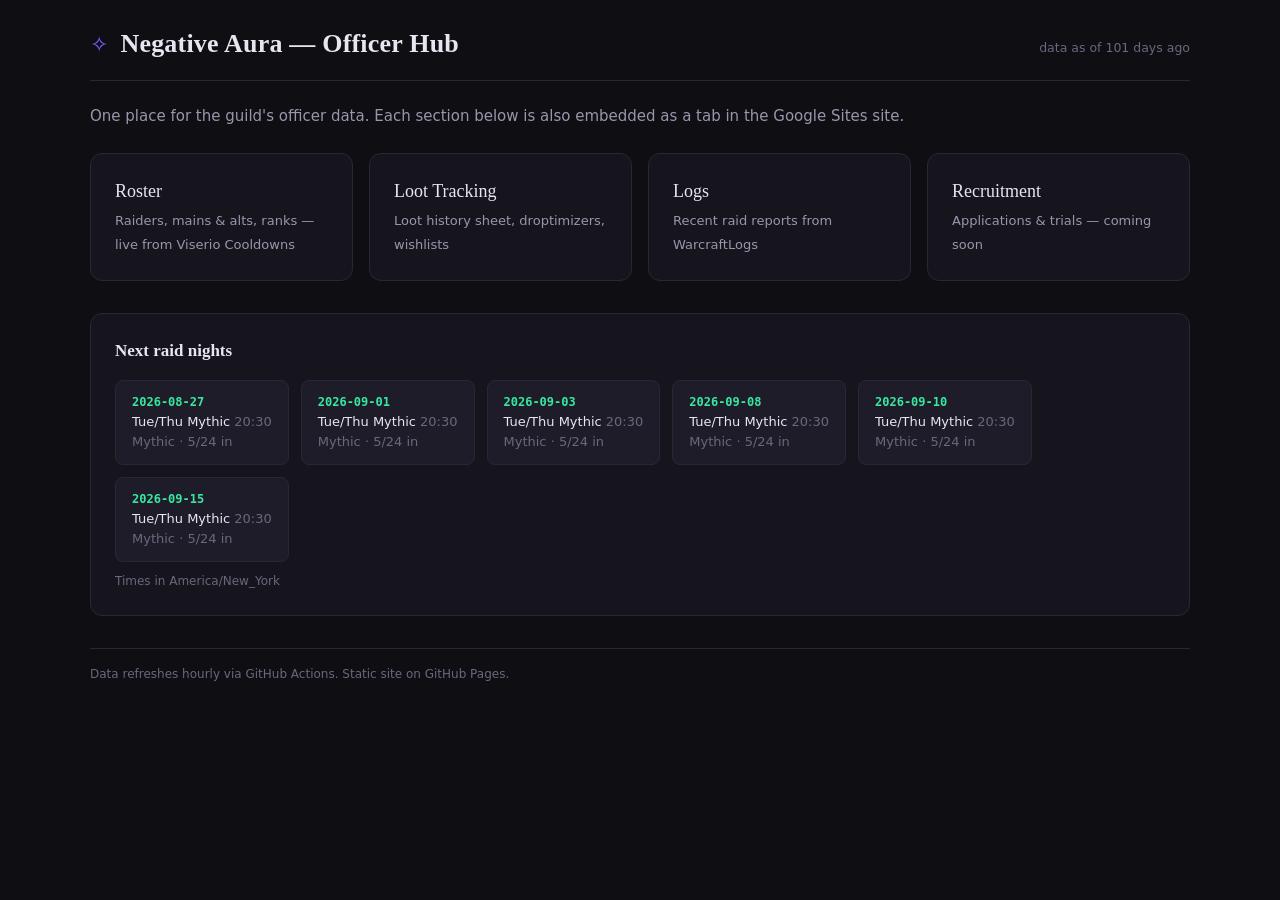
==== docs/index.html @ c2a459fa "Scaffold Negative Aura Officer Hub Static hub (docs/ on GitHub Pages) with themed pages for Roster, " ====
<!DOCTYPE html>
<html lang="en">
<head>
<meta charset="utf-8">
<meta name="viewport" content="width=device-width, initial-scale=1">
<title>Negative Aura — Officer Hub</title>
<link rel="stylesheet" href="assets/hub.css">
</head>
<body>
<div class="wrap">
  <div class="page-head">
    <span class="sigil">&#10023;</span>
    <h1>Negative Aura — Officer Hub</h1>
    <span class="updated" id="updated"></span>
  </div>

  <p class="subtle">
    One place for the guild's officer data. Each section below is also embedded as a
    tab in the Google Sites site.
  </p>

  <div class="nav">
    <a href="pages/roster.html"><span class="t">Roster</span><span class="d">Raiders, mains &amp; alts, ranks — live from Viserio Cooldowns</span></a>
    <a href="pages/loot.html"><span class="t">Loot Tracking</span><span class="d">Loot history sheet, droptimizers, wishlists</span></a>
    <a href="pages/logs.html"><span class="t">Logs</span><span class="d">Recent raid reports from WarcraftLogs</span></a>
    <a href="pages/recruitment.html"><span class="t">Recruitment</span><span class="d">Applications &amp; trials — coming soon</span></a>
  </div>

  <div class="card" style="margin-top:32px">
    <h2>Next raid nights</h2>
    <div id="raids"><div class="loading">Loading…</div></div>
  </div>

  <footer class="hub">Data refreshes hourly via GitHub Actions. Static site on GitHub Pages.</footer>
</div>

<script src="assets/hub.js"></script>
<script>
(function () {
  var H = window.NAHub;
  H.loadJSON("data/meta.json").then(function (m) {
    var el = document.getElementById("updated");
    el.textContent = "data as of " + H.timeAgo(m.generatedAt);
    el.title = m.generatedAt || "";
  }).catch(function () {});

  H.loadJSON("data/calendar.json").then(function (d) {
    var host = document.getElementById("raids");
    var ev = (d.events || []).slice(0, 6);
    if (!ev.length) { host.innerHTML = '<div class="notice">No upcoming raids scheduled.</div>'; return; }
    host.innerHTML = '<div class="mini-raids">' + ev.map(function (e) {
      var present = (e.counts && e.counts.present) || 0;
      return '<div class="r"><b>' + H.esc(e.date) + '</b>' + H.esc(e.name || "Raid") +
        ' <span class="faint">' + H.esc(e.start || "") + '</span><br>' +
        '<span class="faint">' + H.esc(e.difficulty || "") + ' &middot; ' + present + '/' +
        (e.rosterSize || "?") + ' in</span></div>';
    }).join("") + '</div>' +
    (d.serverTimeZone ? '<div class="faint" style="margin-top:10px;font-size:12px">Times in ' + H.esc(d.serverTimeZone) + '</div>' : '');
  }).catch(function (e) {
    document.getElementById("raids").innerHTML = '<div class="notice err">' + H.esc(e.message) + '</div>';
  });
})();
</script>
</body>
</html>
---- docs/assets/hub.css ----
/* Negative Aura - Officer Hub : shared theme
   Dark arcane/venom aesthetic. Pages are deliberately dark regardless of the
   host (they render inside Google Sites embed iframes). */

:root {
  --bg:       #0f0e13;
  --bg-2:     #16151d;
  --bg-3:     #1e1c28;
  --border:   #2a2735;
  --border-2: #3a3550;
  --text:     #e7e5ef;
  --muted:    #9b95ac;
  --faint:    #6c667e;
  --accent:   #7c5cff;
  --accent-hover: #6a4ae6;
  --venom:    #38e8a0;
  --warn:     #ffb020;
  --danger:   #ff5c7a;

  --r-sm: 8px;
  --r:    12px;
  --r-lg: 16px;

  --sp-1: 4px;  --sp-2: 8px;  --sp-3: 12px;  --sp-4: 16px;
  --sp-5: 24px; --sp-6: 32px; --sp-7: 48px;

  --sans: "Segoe UI", system-ui, -apple-system, Roboto, Helvetica, Arial, sans-serif;
  --serif: "Georgia", "Times New Roman", serif;
  --mono: "Consolas", ui-monospace, "SF Mono", Menlo, monospace;
}

* { box-sizing: border-box; }

html, body {
  margin: 0;
  padding: 0;
  background: var(--bg);
  color: var(--text);
  font-family: var(--sans);
  font-size: 15px;
  line-height: 1.55;
  -webkit-font-smoothing: antialiased;
}

body { padding: var(--sp-5); }

a { color: var(--accent); text-decoration: none; }
a:hover { text-decoration: underline; }

/* ---- page shell ------------------------------------------------------- */

.wrap { max-width: 1100px; margin: 0 auto; }

.page-head {
  display: flex;
  align-items: baseline;
  gap: var(--sp-3);
  flex-wrap: wrap;
  padding-bottom: var(--sp-4);
  margin-bottom: var(--sp-5);
  border-bottom: 1px solid var(--border);
}

.page-head h1 {
  font-family: var(--serif);
  font-weight: 600;
  font-size: 26px;
  letter-spacing: 0.2px;
  margin: 0;
}

.page-head .sigil { color: var(--accent); font-size: 22px; }

.page-head .updated {
  margin-left: auto;
  color: var(--faint);
  font-size: 12.5px;
}

.subtle { color: var(--muted); }
.faint  { color: var(--faint); }

/* ---- nav (index) --------------------------------------------------------- */

.nav {
  display: grid;
  grid-template-columns: repeat(auto-fit, minmax(200px, 1fr));
  gap: var(--sp-4);
  margin-top: var(--sp-5);
}

.nav a {
  display: block;
  padding: var(--sp-5);
  background: var(--bg-2);
  border: 1px solid var(--border);
  border-radius: var(--r);
  color: var(--text);
  transition: border-color .15s, transform .15s, background .15s;
}
.nav a:hover {
  text-decoration: none;
  border-color: var(--accent);
  background: var(--bg-3);
  transform: translateY(-2px);
}
.nav a .t { font-family: var(--serif); font-size: 18px; display: block; margin-bottom: 4px; }
.nav a .d { color: var(--muted); font-size: 13px; }

/* ---- cards ------------------------------------------------------------- */

.card {
  background: var(--bg-2);
  border: 1px solid var(--border);
  border-radius: var(--r);
  padding: var(--sp-5);
  margin-bottom: var(--sp-4);
}

.card > h2 {
  margin: 0 0 var(--sp-4);
  font-family: var(--serif);
  font-weight: 600;
  font-size: 17px;
}

.section-label {
  text-transform: uppercase;
  letter-spacing: 1.2px;
  font-size: 11px;
  font-weight: 700;
  color: var(--faint);
  margin: var(--sp-6) 0 var(--sp-3);
}
.section-label:first-child { margin-top: 0; }

/* ---- tables ---------------------------------------------------------- */

.table-scroll { overflow-x: auto; -webkit-overflow-scrolling: touch; }

table.grid {
  width: 100%;
  border-collapse: collapse;
  font-size: 14px;
}
table.grid th {
  text-align: left;
  padding: var(--sp-2) var(--sp-3);
  color: var(--faint);
  font-weight: 600;
  font-size: 11.5px;
  text-transform: uppercase;
  letter-spacing: .6px;
  border-bottom: 1px solid var(--border);
  white-space: nowrap;
}
table.grid td {
  padding: var(--sp-3);
  border-bottom: 1px solid var(--border);
  vertical-align: top;
}
table.grid tr:last-child td { border-bottom: 0; }
table.grid tr:hover td { background: rgba(124, 92, 255, 0.05); }

/* ---- roster bits ---------------------------------------------------- */

.mainname { font-weight: 600; }
.spec { color: var(--muted); font-size: 13px; }

.chip {
  display: inline-block;
  padding: 1px 8px;
  border-radius: 999px;
  font-size: 11.5px;
  border: 1px solid var(--border-2);
  color: var(--muted);
  margin: 2px 4px 2px 0;
  white-space: nowrap;
}
.chip.inactive { opacity: .5; text-decoration: line-through; }

.role-pill {
  display: inline-block;
  min-width: 62px;
  text-align: center;
  padding: 2px 8px;
  border-radius: var(--r-sm);
  font-size: 11.5px;
  font-weight: 700;
  text-transform: capitalize;
  background: var(--bg-3);
  border: 1px solid var(--border-2);
}
.role-tank   { color: #8fb7ff; }
.role-healer { color: #6ee7a8; }
.role-melee  { color: #ffb27a; }
.role-ranged { color: #d7a6ff; }

.bt { color: var(--faint); font-size: 12.5px; font-family: var(--mono); }

/* ---- logs ---------------------------------------------------------- */

.log-row {
  display: flex;
  align-items: center;
  gap: var(--sp-4);
  padding: var(--sp-3) 0;
  border-bottom: 1px solid var(--border);
}
.log-row:last-child { border-bottom: 0; }
.log-date { font-family: var(--mono); color: var(--venom); font-size: 13px; min-width: 92px; }
.log-title { flex: 1; min-width: 0; overflow: hidden; text-overflow: ellipsis; white-space: nowrap; }
.log-meta { color: var(--faint); font-size: 12.5px; white-space: nowrap; }

/* ---- buttons ------------------------------------------------------- */

.btn {
  display: inline-flex;
  align-items: center;
  gap: 6px;
  padding: 8px 16px;
  border-radius: var(--r-sm);
  background: var(--accent);
  color: #fff;
  font-weight: 600;
  font-size: 13.5px;
  border: 0;
  cursor: pointer;
}
.btn:hover { background: var(--accent-hover); text-decoration: none; }
.btn.ghost {
  background: transparent;
  color: var(--text);
  border: 1px solid var(--border-2);
}
.btn.ghost:hover { background: var(--bg-3); }

/* ---- states ------------------------------------------------------- */

.notice {
  padding: var(--sp-4);
  border-radius: var(--r-sm);
  border: 1px solid var(--border-2);
  background: var(--bg-3);
  color: var(--muted);
  font-size: 13.5px;
}
.notice.warn { border-color: color-mix(in srgb, var(--warn) 40%, var(--border-2)); color: var(--warn); }
.notice.err  { border-color: color-mix(in srgb, var(--danger) 40%, var(--border-2)); color: var(--danger); }

.loading { color: var(--faint); padding: var(--sp-5); text-align: center; }

/* ---- iframe frame (loot sheet) ----------------------------------- */

.sheet-frame {
  border: 1px solid var(--border);
  border-radius: var(--r);
  overflow: hidden;
  background: #fff;
}
.sheet-frame iframe { display: block; width: 100%; border: 0; }

/* ---- misc -------------------------------------------------------- */

.mini-raids { display: flex; gap: var(--sp-3); flex-wrap: wrap; }
.mini-raids .r {
  padding: var(--sp-3) var(--sp-4);
  background: var(--bg-3);
  border: 1px solid var(--border);
  border-radius: var(--r-sm);
  font-size: 13px;
}
.mini-raids .r b { display: block; font-family: var(--mono); color: var(--venom); font-size: 12px; }

footer.hub {
  margin-top: var(--sp-6);
  padding-top: var(--sp-4);
  border-top: 1px solid var(--border);
  color: var(--faint);
  font-size: 12px;
}
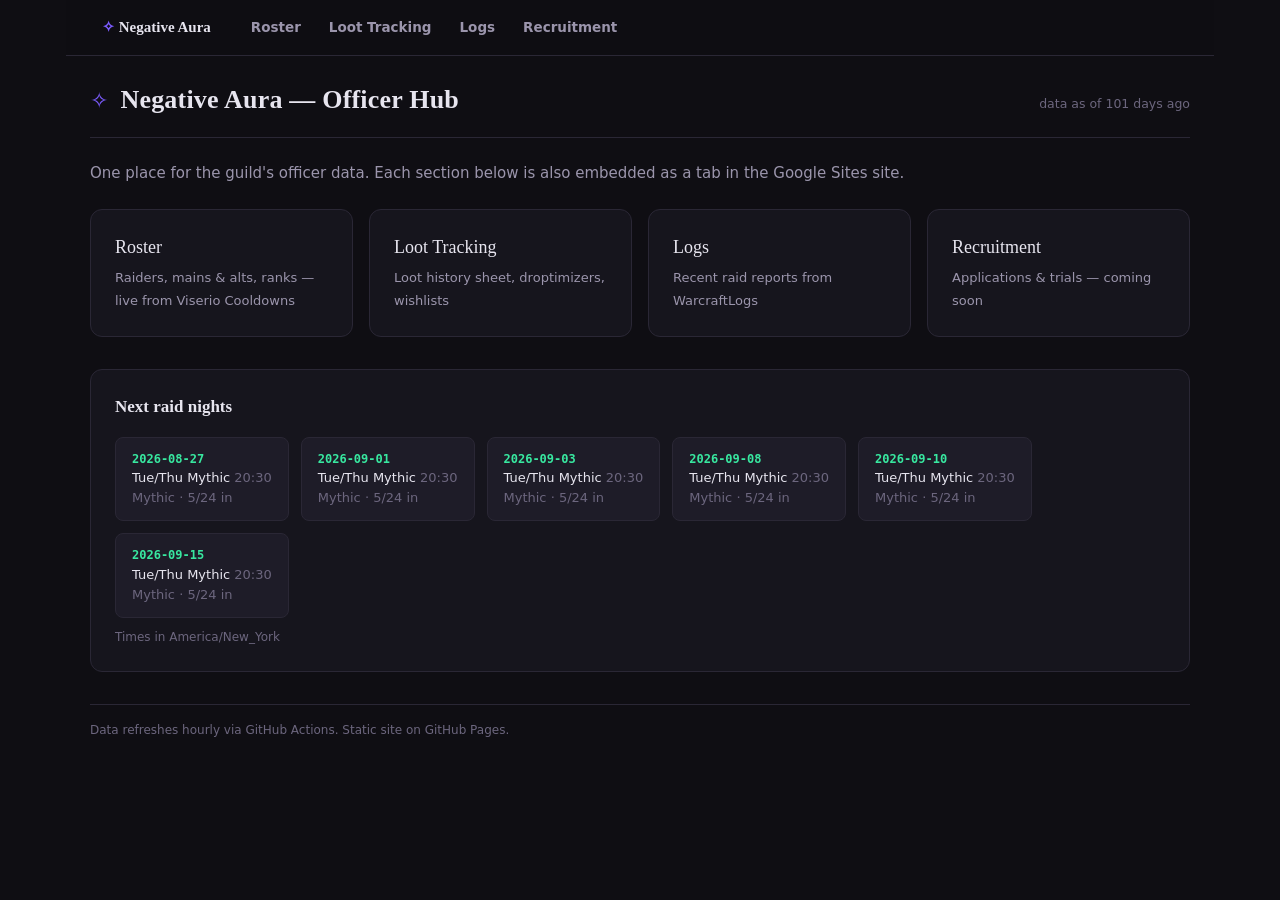
==== commit 71f3c234: "Add persistent sticky top nav to every page Roster / Loot Tracking / Logs / Recruitment links pinned" ====
--- a/docs/index.html
+++ b/docs/index.html
@@ -8,6 +8,13 @@
 </head>
 <body>
 <div class="wrap">
+  <nav class="hubnav">
+    <a href="index.html" class="brand"><span class="s">&#10023;</span> Negative Aura</a>
+    <a href="pages/roster.html">Roster</a>
+    <a href="pages/loot.html">Loot Tracking</a>
+    <a href="pages/logs.html">Logs</a>
+    <a href="pages/recruitment.html">Recruitment</a>
+  </nav>
   <div class="page-head">
     <span class="sigil">&#10023;</span>
     <h1>Negative Aura — Officer Hub</h1>
--- a/docs/assets/hub.css
+++ b/docs/assets/hub.css
@@ -51,6 +51,44 @@
 
 .wrap { max-width: 1100px; margin: 0 auto; }
 
+/* ---- persistent top nav -------------------------------------------------- */
+
+.hubnav {
+  position: sticky;
+  top: 0;
+  z-index: 20;
+  display: flex;
+  align-items: center;
+  gap: var(--sp-1);
+  flex-wrap: wrap;
+  padding: 10px var(--sp-5);
+  margin: calc(-1 * var(--sp-5)) calc(-1 * var(--sp-5)) var(--sp-5);
+  background: rgba(15, 14, 19, 0.92);
+  backdrop-filter: blur(10px);
+  -webkit-backdrop-filter: blur(10px);
+  border-bottom: 1px solid var(--border);
+}
+.hubnav .brand {
+  font-family: var(--serif);
+  font-weight: 600;
+  font-size: 15px;
+  color: var(--text);
+  margin-right: var(--sp-3);
+  white-space: nowrap;
+}
+.hubnav .brand .s { color: var(--accent); }
+.hubnav a {
+  padding: 6px 12px;
+  border-radius: var(--r-sm);
+  color: var(--muted);
+  font-size: 13.5px;
+  font-weight: 600;
+  text-decoration: none;
+  white-space: nowrap;
+}
+.hubnav a:hover { color: var(--text); background: var(--bg-3); text-decoration: none; }
+.hubnav a.active { color: #fff; background: var(--accent); }
+
 .page-head {
   display: flex;
   align-items: baseline;
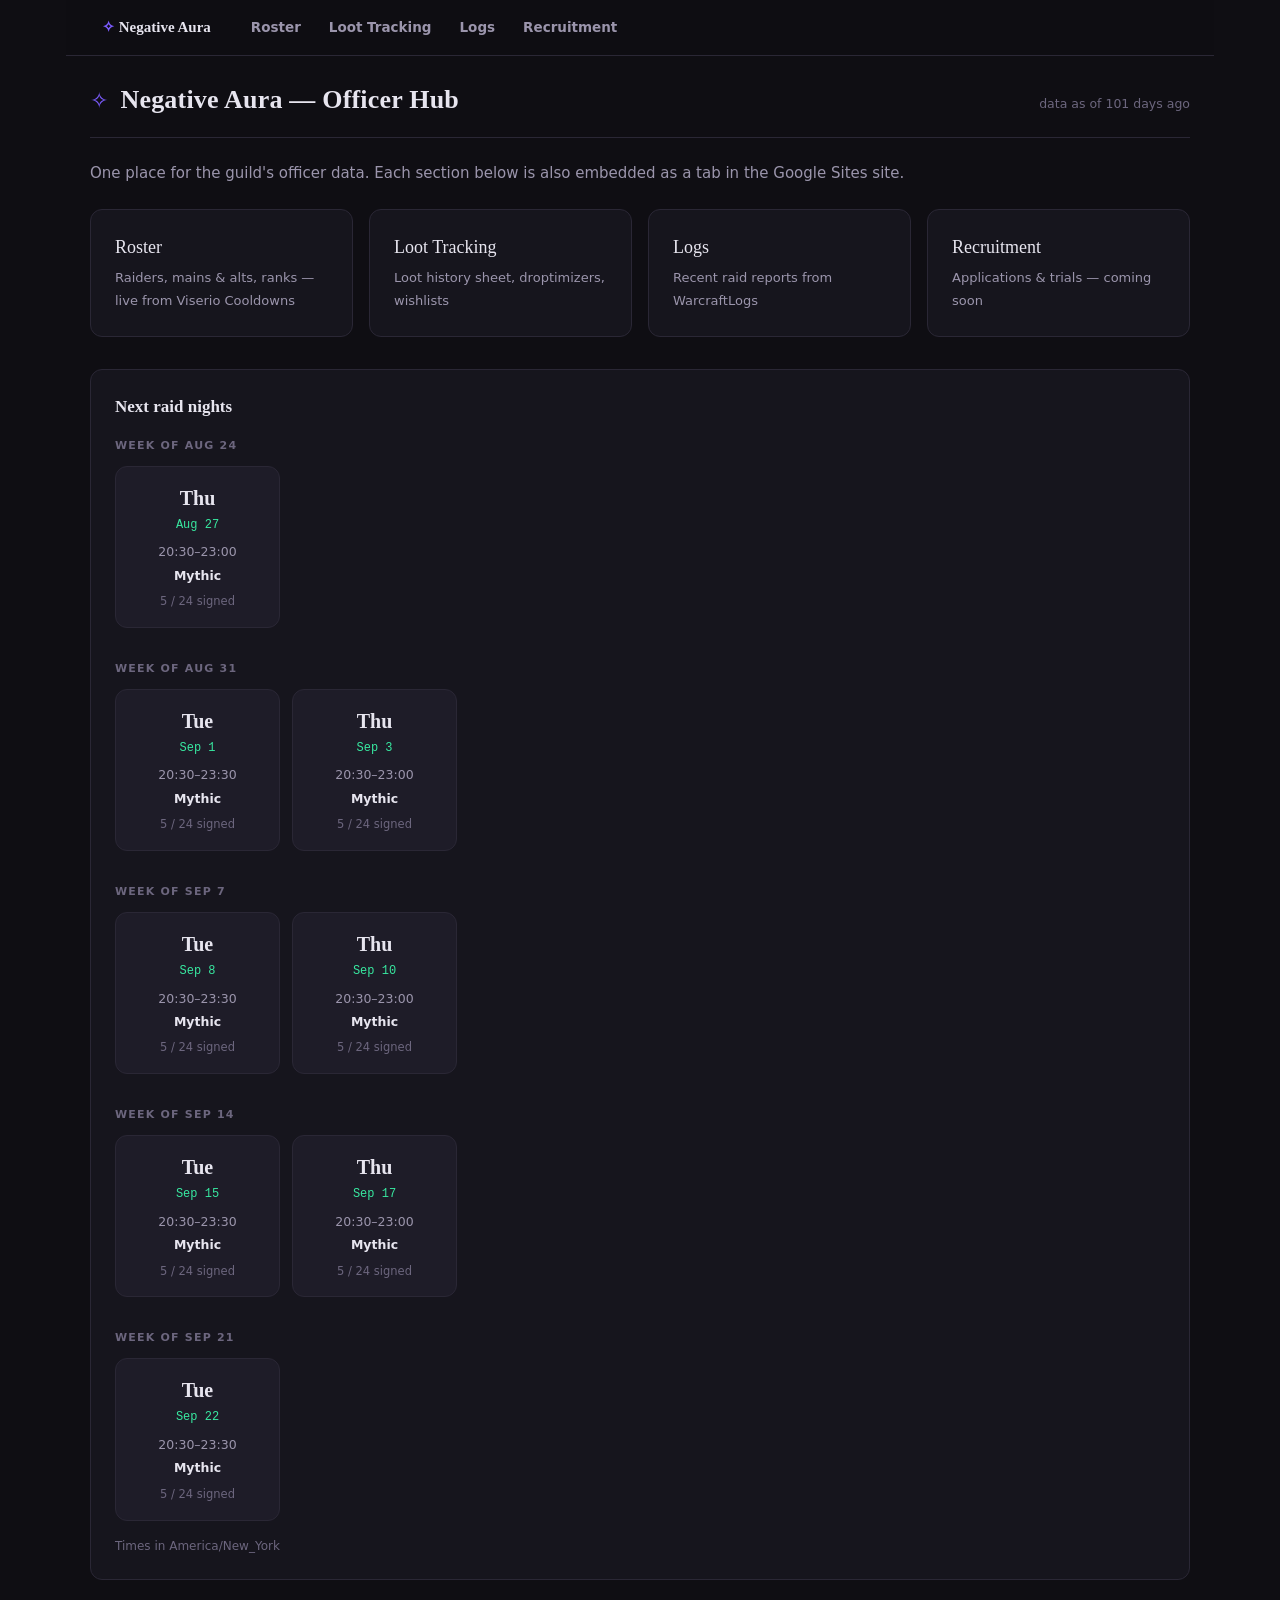
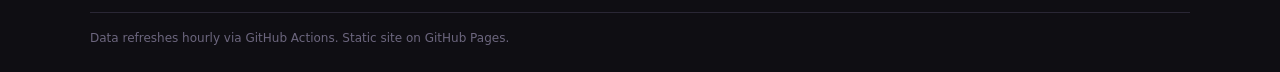
==== commit 42710c2f: "Kill the Google Sheets iframe; themed tables + filters everywhere - New reusable NAHub.renderTable()" ====
--- a/docs/index.html
+++ b/docs/index.html
@@ -51,18 +51,46 @@
     el.title = m.generatedAt || "";
   }).catch(function () {});
 
+  var DOW = ["Sun", "Mon", "Tue", "Wed", "Thu", "Fri", "Sat"];
+  var MON = ["Jan", "Feb", "Mar", "Apr", "May", "Jun", "Jul", "Aug", "Sep", "Oct", "Nov", "Dec"];
+
+  function weekKey(iso) {
+    // Monday-anchored week label for grouping
+    var d = new Date(iso + "T00:00:00");
+    var day = (d.getDay() + 6) % 7;
+    d.setDate(d.getDate() - day);
+    return "Week of " + MON[d.getMonth()] + " " + d.getDate();
+  }
+
   H.loadJSON("data/calendar.json").then(function (d) {
     var host = document.getElementById("raids");
-    var ev = (d.events || []).slice(0, 6);
+    var ev = (d.events || []).slice(0, 8);
     if (!ev.length) { host.innerHTML = '<div class="notice">No upcoming raids scheduled.</div>'; return; }
-    host.innerHTML = '<div class="mini-raids">' + ev.map(function (e) {
-      var present = (e.counts && e.counts.present) || 0;
-      return '<div class="r"><b>' + H.esc(e.date) + '</b>' + H.esc(e.name || "Raid") +
-        ' <span class="faint">' + H.esc(e.start || "") + '</span><br>' +
-        '<span class="faint">' + H.esc(e.difficulty || "") + ' &middot; ' + present + '/' +
-        (e.rosterSize || "?") + ' in</span></div>';
-    }).join("") + '</div>' +
-    (d.serverTimeZone ? '<div class="faint" style="margin-top:10px;font-size:12px">Times in ' + H.esc(d.serverTimeZone) + '</div>' : '');
+
+    var groups = [];
+    ev.forEach(function (e) {
+      var k = weekKey(e.date);
+      var g = groups.filter(function (x) { return x.k === k; })[0];
+      if (!g) { g = { k: k, items: [] }; groups.push(g); }
+      g.items.push(e);
+    });
+
+    host.innerHTML = groups.map(function (g) {
+      return '<div class="section-label">' + H.esc(g.k) + '</div>' +
+        '<div class="raidgrid">' + g.items.map(function (e) {
+          var dt = new Date(e.date + "T00:00:00");
+          var present = (e.counts && e.counts.present) || 0;
+          var cancelled = e.status === "cancelled";
+          return '<div class="raidcard' + (cancelled ? ' cancelled' : '') + '">' +
+            '<div class="rc-day">' + DOW[dt.getDay()] + '</div>' +
+            '<div class="rc-date">' + MON[dt.getMonth()] + ' ' + dt.getDate() + '</div>' +
+            '<div class="rc-time">' + H.esc(e.start || "") + (e.end ? "&ndash;" + H.esc(e.end) : "") + '</div>' +
+            '<div class="rc-meta">' + H.esc(e.difficulty || e.name || "Raid") + '</div>' +
+            '<div class="rc-sign">' + (cancelled ? 'Cancelled' : present + ' / ' + (e.rosterSize || "?") + ' signed') + '</div>' +
+          '</div>';
+        }).join("") + '</div>';
+    }).join("") +
+    (d.serverTimeZone ? '<div class="faint" style="margin-top:12px;font-size:12px">Times in ' + H.esc(d.serverTimeZone) + '</div>' : '');
   }).catch(function (e) {
     document.getElementById("raids").innerHTML = '<div class="notice err">' + H.esc(e.message) + '</div>';
   });
--- a/docs/assets/hub.css
+++ b/docs/assets/hub.css
@@ -176,6 +176,66 @@
 
 .table-scroll { overflow-x: auto; -webkit-overflow-scrolling: touch; }
 
+/* reusable table tools */
+.tbl-tools {
+  display: flex;
+  align-items: center;
+  gap: var(--sp-3);
+  flex-wrap: wrap;
+  margin-bottom: var(--sp-3);
+}
+.tbl-tools .tbl-filter {
+  background: var(--bg-3);
+  border: 1px solid var(--border-2);
+  border-radius: var(--r-sm);
+  color: var(--text);
+  padding: 6px 10px;
+  font-size: 13px;
+  min-width: 180px;
+}
+.tbl-tools .tbl-filter:focus { outline: none; border-color: var(--accent); }
+.tbl-tools .tbl-count { margin-left: auto; font-size: 12px; }
+.tbl-tools .tbl-select {
+  background: var(--bg-3);
+  border: 1px solid var(--border-2);
+  border-radius: var(--r-sm);
+  color: var(--text);
+  padding: 6px 10px;
+  font-size: 13px;
+}
+.tbl-tools .tbl-select:focus { outline: none; border-color: var(--accent); }
+.tbl-tools input[type="date"] {
+  background: var(--bg-3);
+  border: 1px solid var(--border-2);
+  border-radius: var(--r-sm);
+  color: var(--text);
+  padding: 5px 8px;
+  font-size: 12.5px;
+  color-scheme: dark;
+}
+table.grid th.sortable { cursor: pointer; user-select: none; }
+table.grid th.sortable:hover { color: var(--text); }
+table.grid th .sar { color: var(--accent); font-size: 11px; }
+.tbl-pager {
+  display: flex;
+  align-items: center;
+  gap: var(--sp-3);
+  justify-content: flex-end;
+  margin-top: var(--sp-3);
+  font-size: 12.5px;
+}
+.tbl-pager .tbl-pg {
+  background: var(--bg-3);
+  border: 1px solid var(--border-2);
+  color: var(--text);
+  border-radius: var(--r-sm);
+  padding: 4px 10px;
+  font-size: 12.5px;
+  cursor: pointer;
+}
+.tbl-pager .tbl-pg:disabled { opacity: 0.4; cursor: default; }
+.tbl-pager .tbl-pg:not(:disabled):hover { border-color: var(--accent); }
+
 table.grid {
   width: 100%;
   border-collapse: collapse;
@@ -300,15 +360,30 @@
 
 /* ---- misc -------------------------------------------------------- */
 
-.mini-raids { display: flex; gap: var(--sp-3); flex-wrap: wrap; }
-.mini-raids .r {
-  padding: var(--sp-3) var(--sp-4);
+.raidgrid {
+  display: grid;
+  grid-template-columns: repeat(auto-fill, minmax(140px, 1fr));
+  gap: var(--sp-3);
+  margin-bottom: var(--sp-4);
+}
+.raidcard {
   background: var(--bg-3);
   border: 1px solid var(--border);
-  border-radius: var(--r-sm);
-  font-size: 13px;
-}
-.mini-raids .r b { display: block; font-family: var(--mono); color: var(--venom); font-size: 12px; }
+  border-radius: var(--r);
+  padding: var(--sp-4);
+  text-align: center;
+}
+.raidcard.cancelled { opacity: 0.5; }
+.raidcard .rc-day {
+  font-family: var(--serif);
+  font-size: 20px;
+  font-weight: 600;
+  color: var(--text);
+}
+.raidcard .rc-date { color: var(--venom); font-family: var(--mono); font-size: 12px; margin-top: 2px; }
+.raidcard .rc-time { color: var(--muted); font-size: 12.5px; margin-top: var(--sp-2); }
+.raidcard .rc-meta { color: var(--text); font-size: 12.5px; font-weight: 600; margin-top: var(--sp-1); }
+.raidcard .rc-sign { color: var(--faint); font-size: 11.5px; margin-top: var(--sp-2); }
 
 footer.hub {
   margin-top: var(--sp-6);
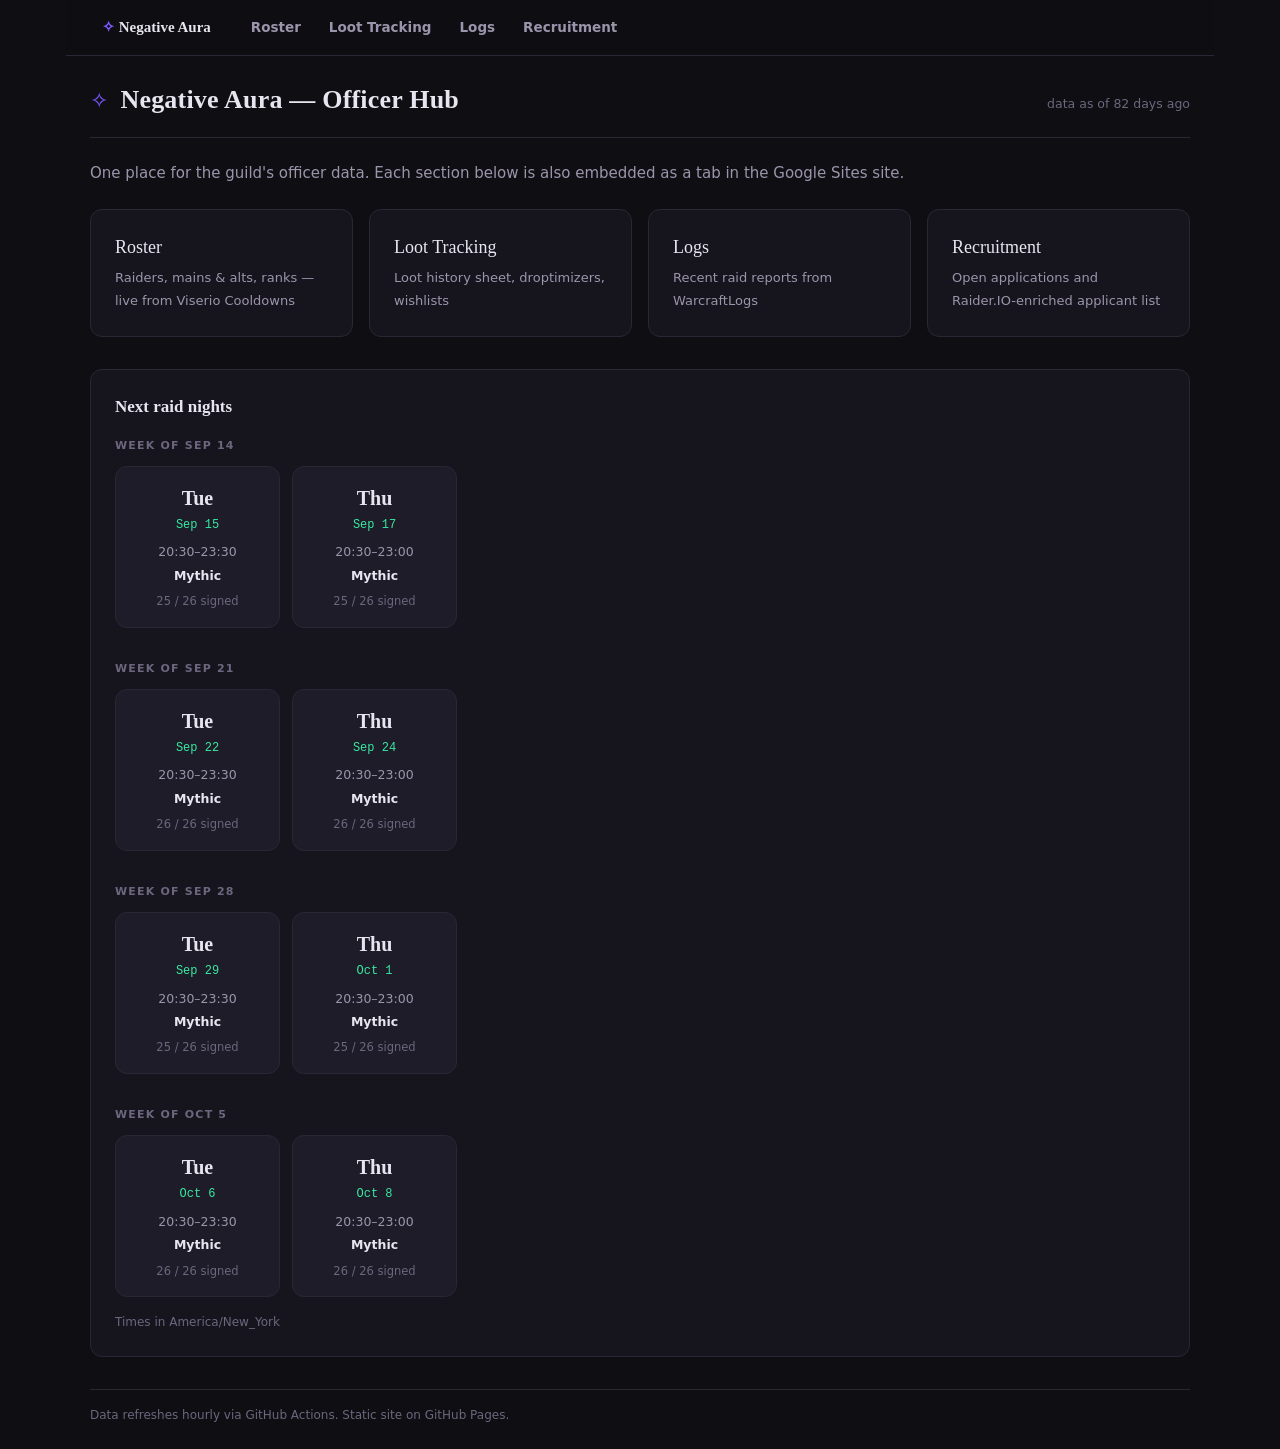
==== commit 7f1f5cf3: "Recruitment tab is live: update homepage card + README from placeholder text Co-Authored-By: Claude " ====
--- a/docs/index.html
+++ b/docs/index.html
@@ -30,7 +30,7 @@
     <a href="pages/roster.html"><span class="t">Roster</span><span class="d">Raiders, mains &amp; alts, ranks — live from Viserio Cooldowns</span></a>
     <a href="pages/loot.html"><span class="t">Loot Tracking</span><span class="d">Loot history sheet, droptimizers, wishlists</span></a>
     <a href="pages/logs.html"><span class="t">Logs</span><span class="d">Recent raid reports from WarcraftLogs</span></a>
-    <a href="pages/recruitment.html"><span class="t">Recruitment</span><span class="d">Applications &amp; trials — coming soon</span></a>
+    <a href="pages/recruitment.html"><span class="t">Recruitment</span><span class="d">Open applications and Raider.IO-enriched applicant list</span></a>
   </div>
 
   <div class="card" style="margin-top:32px">
--- a/docs/assets/hub.css
+++ b/docs/assets/hub.css
@@ -348,6 +348,21 @@
 
 .loading { color: var(--faint); padding: var(--sp-5); text-align: center; }
 
+.appdetail {
+  border: 1px solid var(--border);
+  border-radius: var(--r-sm);
+  padding: var(--sp-3) var(--sp-4);
+  margin-bottom: var(--sp-3);
+  background: var(--bg-3);
+}
+.appdetail > summary {
+  cursor: pointer;
+  font-weight: 600;
+  font-size: 14px;
+}
+.appdetail[open] > summary { margin-bottom: var(--sp-2); }
+.appdetail div { font-size: 13.5px; white-space: pre-wrap; }
+
 /* ---- iframe frame (loot sheet) ----------------------------------- */
 
 .sheet-frame {
